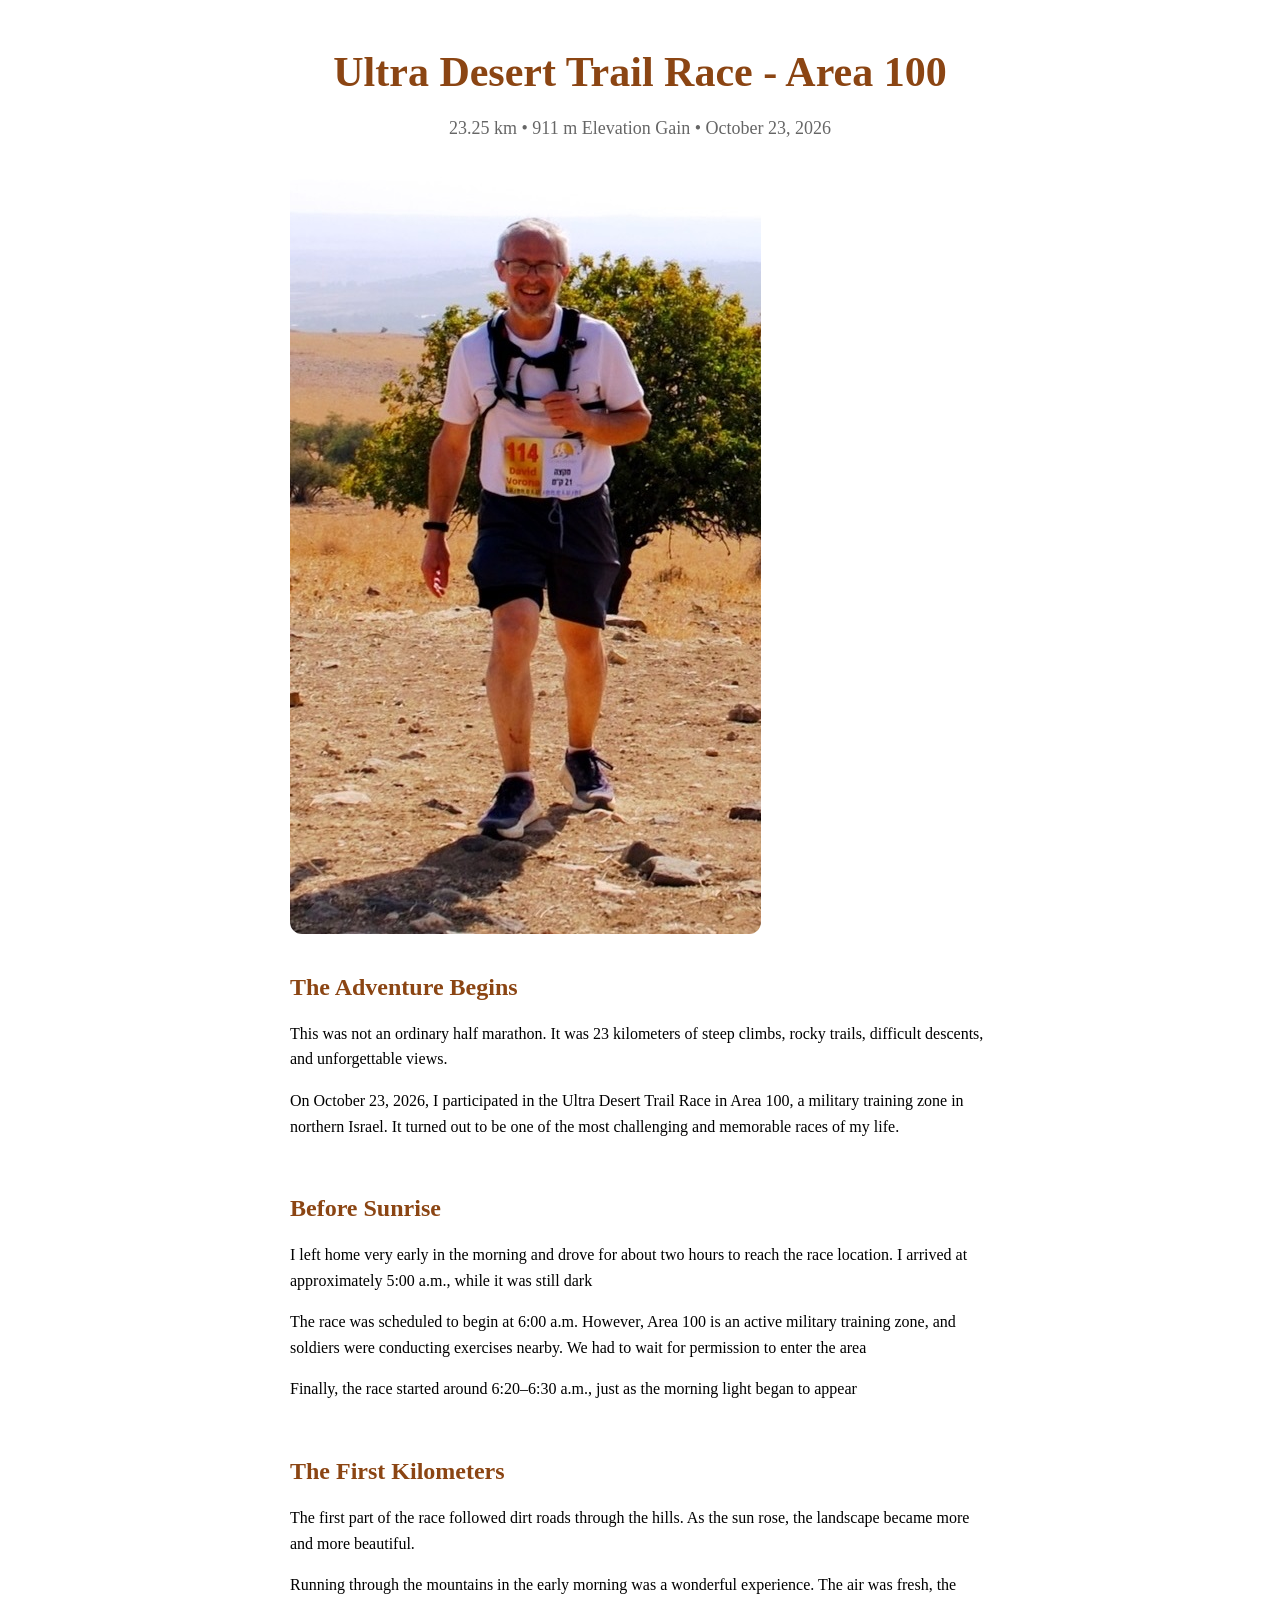
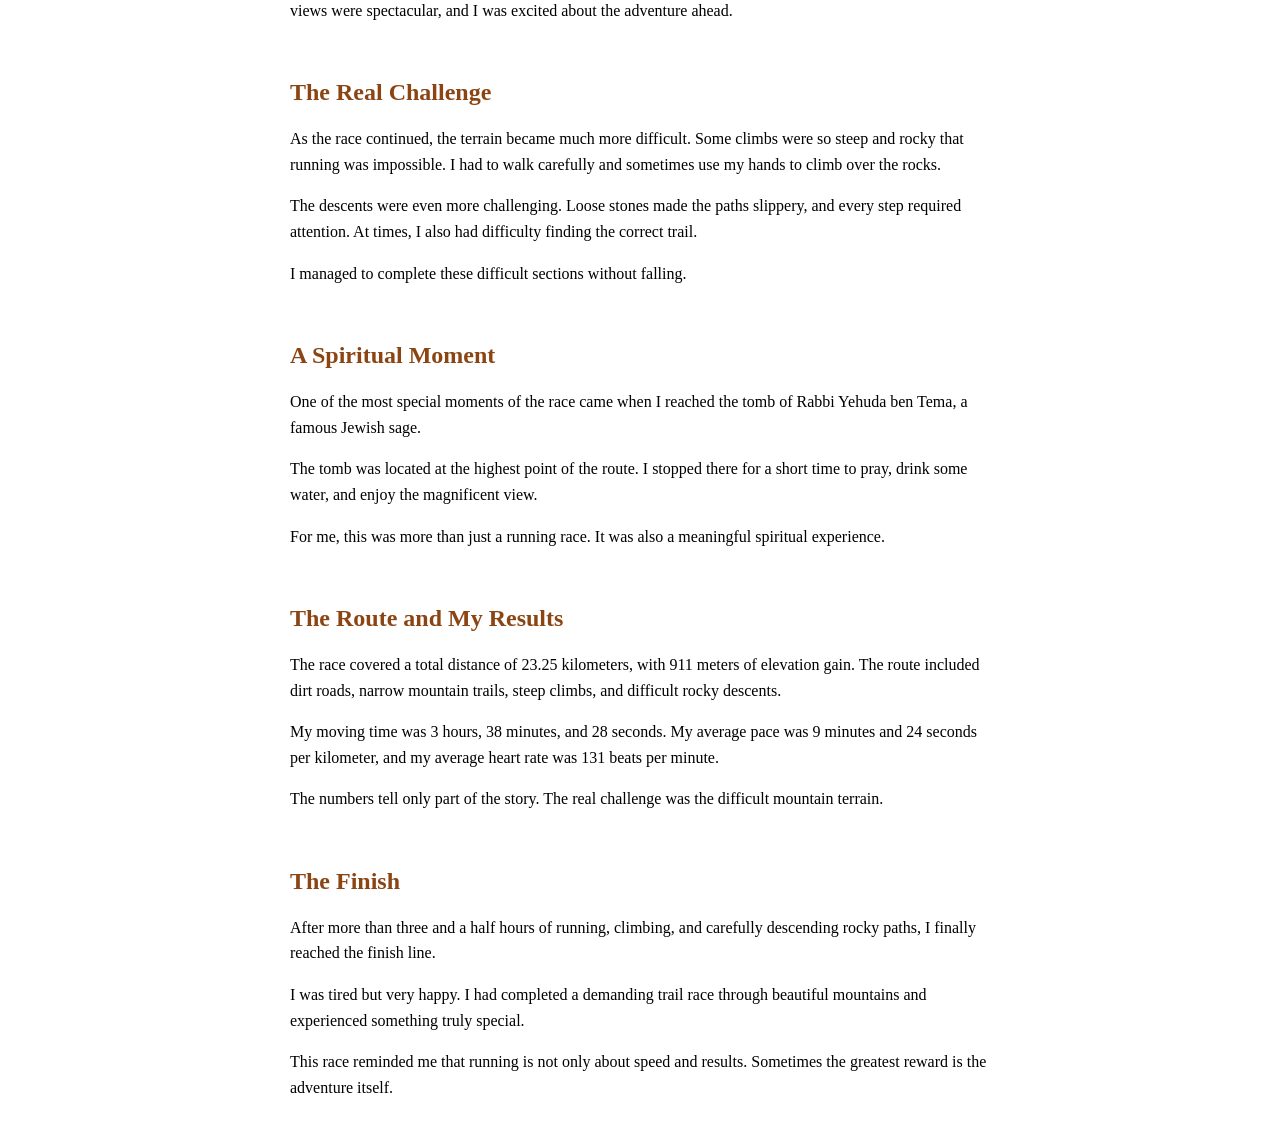
==== index.html @ c1d18655 "Add files via upload" ====
<!DOCTYPE html>
<html lang="en">
<head>
    <meta charset="UTF-8">
    <meta name="viewport" content="width=device-width, initial-scale=1.0">
    <title>Ultra Desert Trail Race - Area 100</title>
    <link rel="stylesheet" href="styles.css">
</head>
<body>
    <!--Общий заголовок--> 
    <h1>Ultra Desert Trail Race - Area 100</h1>
        <p class="subtitle">23.25 km • 911 m Elevation Gain • October 23, 2026</p>
        <img src="media/runner-cropped.jpg" alt="Runner in area 100">
    
        <!--chapter1-->
        <h2>The Adventure Begins</h2>
            <p>This was not an ordinary half marathon. It was 23 kilometers of steep climbs, rocky trails, difficult descents, and unforgettable views.</p>
            <p>On October 23, 2026, I participated in the Ultra Desert Trail Race in Area 100, a military training zone in northern Israel. It turned out to be one of the most challenging and memorable races of my life.</p>
           <img>
        
        <!--chapter2-->
        <h2>Before Sunrise</h2>
            <p>I left home very early in the morning and drove for about two hours to reach the race location. I arrived at approximately 5:00 a.m., while it was still dark</p>
            <p>The race was scheduled to begin at 6:00 a.m. However, Area 100 is an active military training zone, and soldiers were conducting exercises nearby. We had to wait for permission to enter the area</p>
            <p>Finally, the race started around 6:20–6:30 a.m., just as the morning light began to appear</p>
           <img>
        
        <!--chapter3-->
        <h2>The First Kilometers</h2>
            <p>The first part of the race followed dirt roads through the hills. As the sun rose, the landscape became more and more beautiful.</p>
            <p>Running through the mountains in the early morning was a wonderful experience. The air was fresh, the views were spectacular, and I was excited about the adventure ahead.</p>
           <img>
        
        <!--chapter4-->
        <h2>The Real Challenge</h2>
            <p>As the race continued, the terrain became much more difficult. Some climbs were so steep and rocky that running was impossible. I had to walk carefully and sometimes use my hands to climb over the rocks.</p>
            
            <p>The descents were even more challenging. Loose stones made the paths slippery, and every step required attention. At times, I also had difficulty finding the correct trail.</p>

            <p>I managed to complete these difficult sections without falling.</p>
           <img>
        
        <!--chapter5--> 
        <h2>A Spiritual Moment</h2>
            <p>One of the most special moments of the race came when I reached the tomb of Rabbi Yehuda ben Tema, a famous Jewish sage.</p>
            
            <p>The tomb was located at the highest point of the route. I stopped there for a short time to pray, drink some water, and enjoy the magnificent view.</p>

            <p>For me, this was more than just a running race. It was also a meaningful spiritual experience.</p>
           <img>
        
        <!--chapter6-->
        <h2>The Route and My Results</h2>
            <p>The race covered a total distance of 23.25 kilometers, with 911 meters of elevation gain. The route included dirt roads, narrow mountain trails, steep climbs, and difficult rocky descents.</p>

            <p>My moving time was 3 hours, 38 minutes, and 28 seconds. My average pace was 9 minutes and 24 seconds per kilometer, and my average heart rate was 131 beats per minute.</p>

            <p>The numbers tell only part of the story. The real challenge was the difficult mountain terrain.</p>
           <img>
        
        <!--chapter7-->
        <h2>The Finish</h2>
            <p>After more than three and a half hours of running, climbing, and carefully descending rocky paths, I finally reached the finish line.</p>

            <p>I was tired but very happy. I had completed a demanding trail race through beautiful mountains and experienced something truly special.</p>

            <p> This race reminded me that running is not only about speed and results. Sometimes the greatest reward is the adventure itself.</p>
           <img>
        
</body>
</html>
---- styles.css ----
p{
    max-width: 700px;
    line-height: 1.6;
}
body{
    max-width: 700px;
    margin: 0 auto;
    padding: 20px;
} 
img{
    max-width: 100%;
    height: auto;
    border-radius: 12px;
    display: block;
    margin-top: 0;
}
h2{
    margin-top: 40px;
    color: #8b4513;
}
h1 {
    text-align: center;
    font-size: 42px;
    color: #8B4513;
    margin-bottom: 15px;
}
.subtitle {
    text-align: center;
    max-width: none;
    font-size: 18px;
    color: #666;
    margin-bottom: 10px;
}
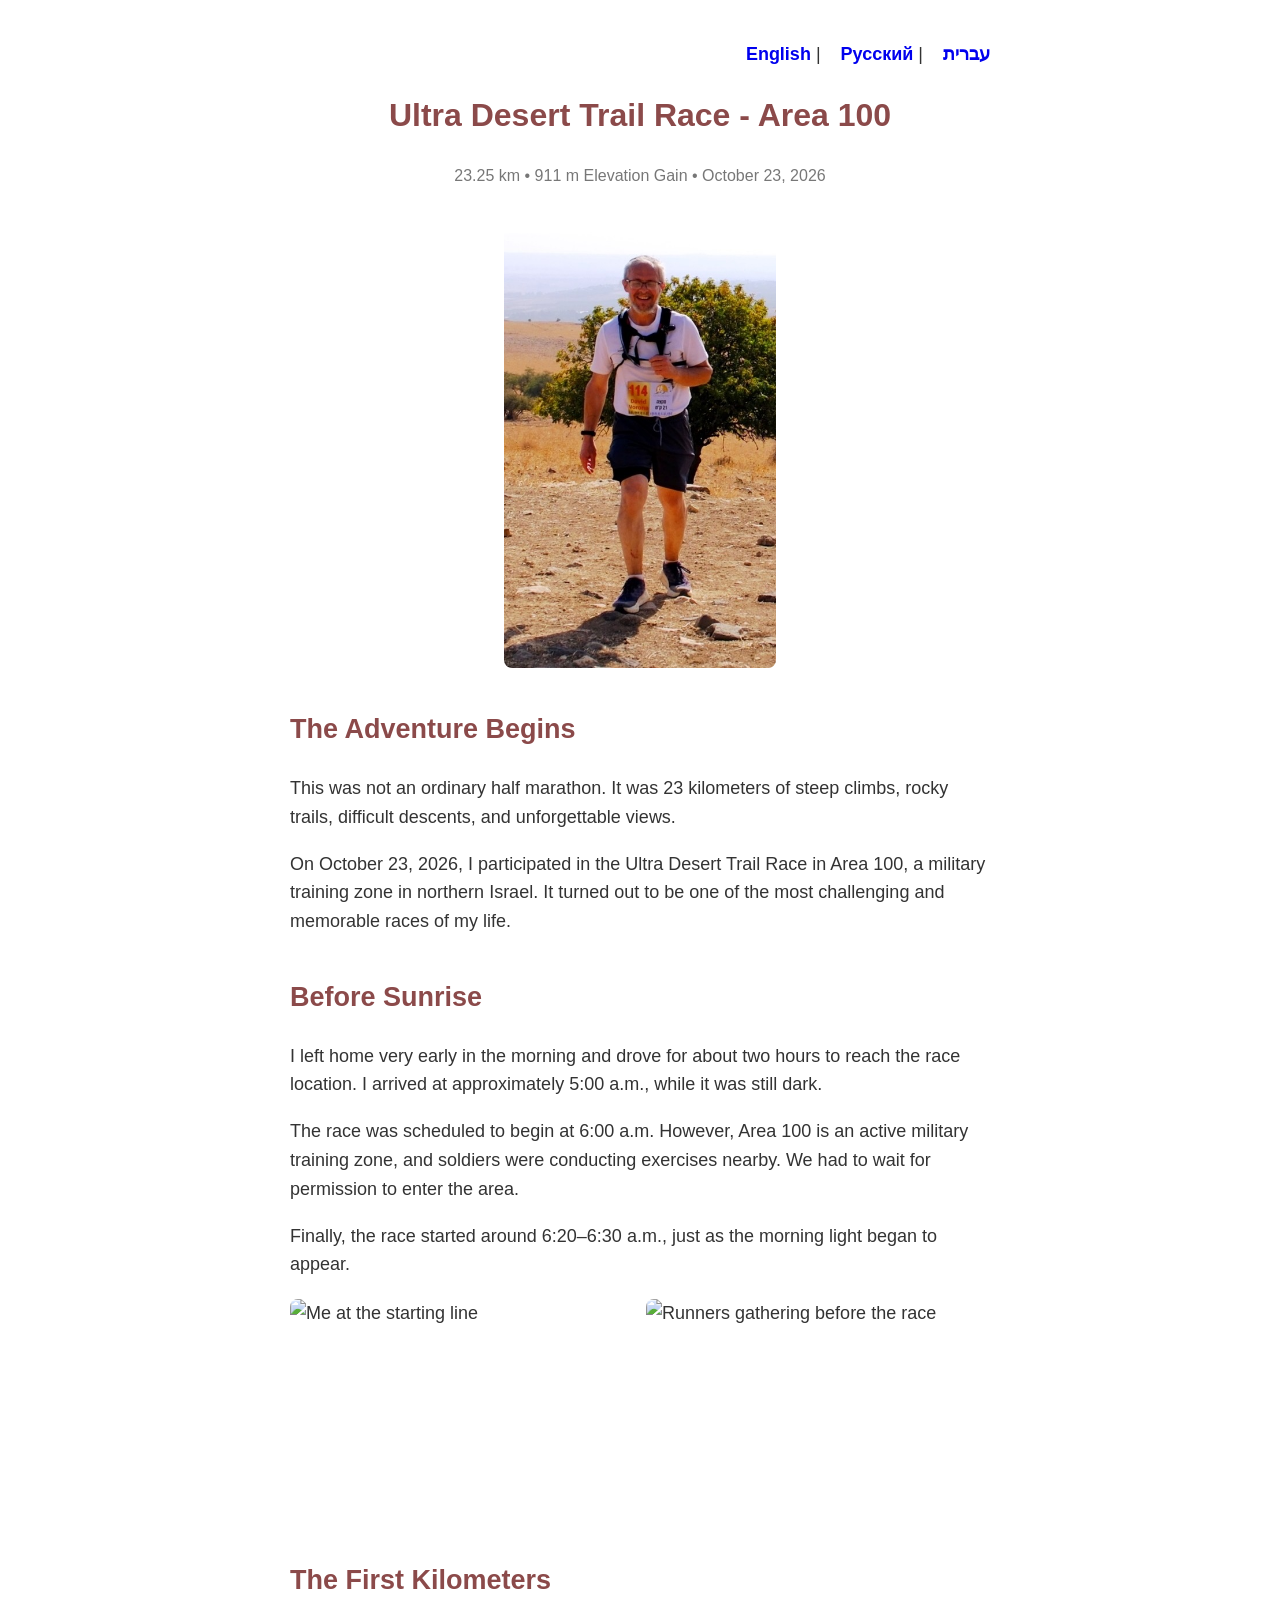
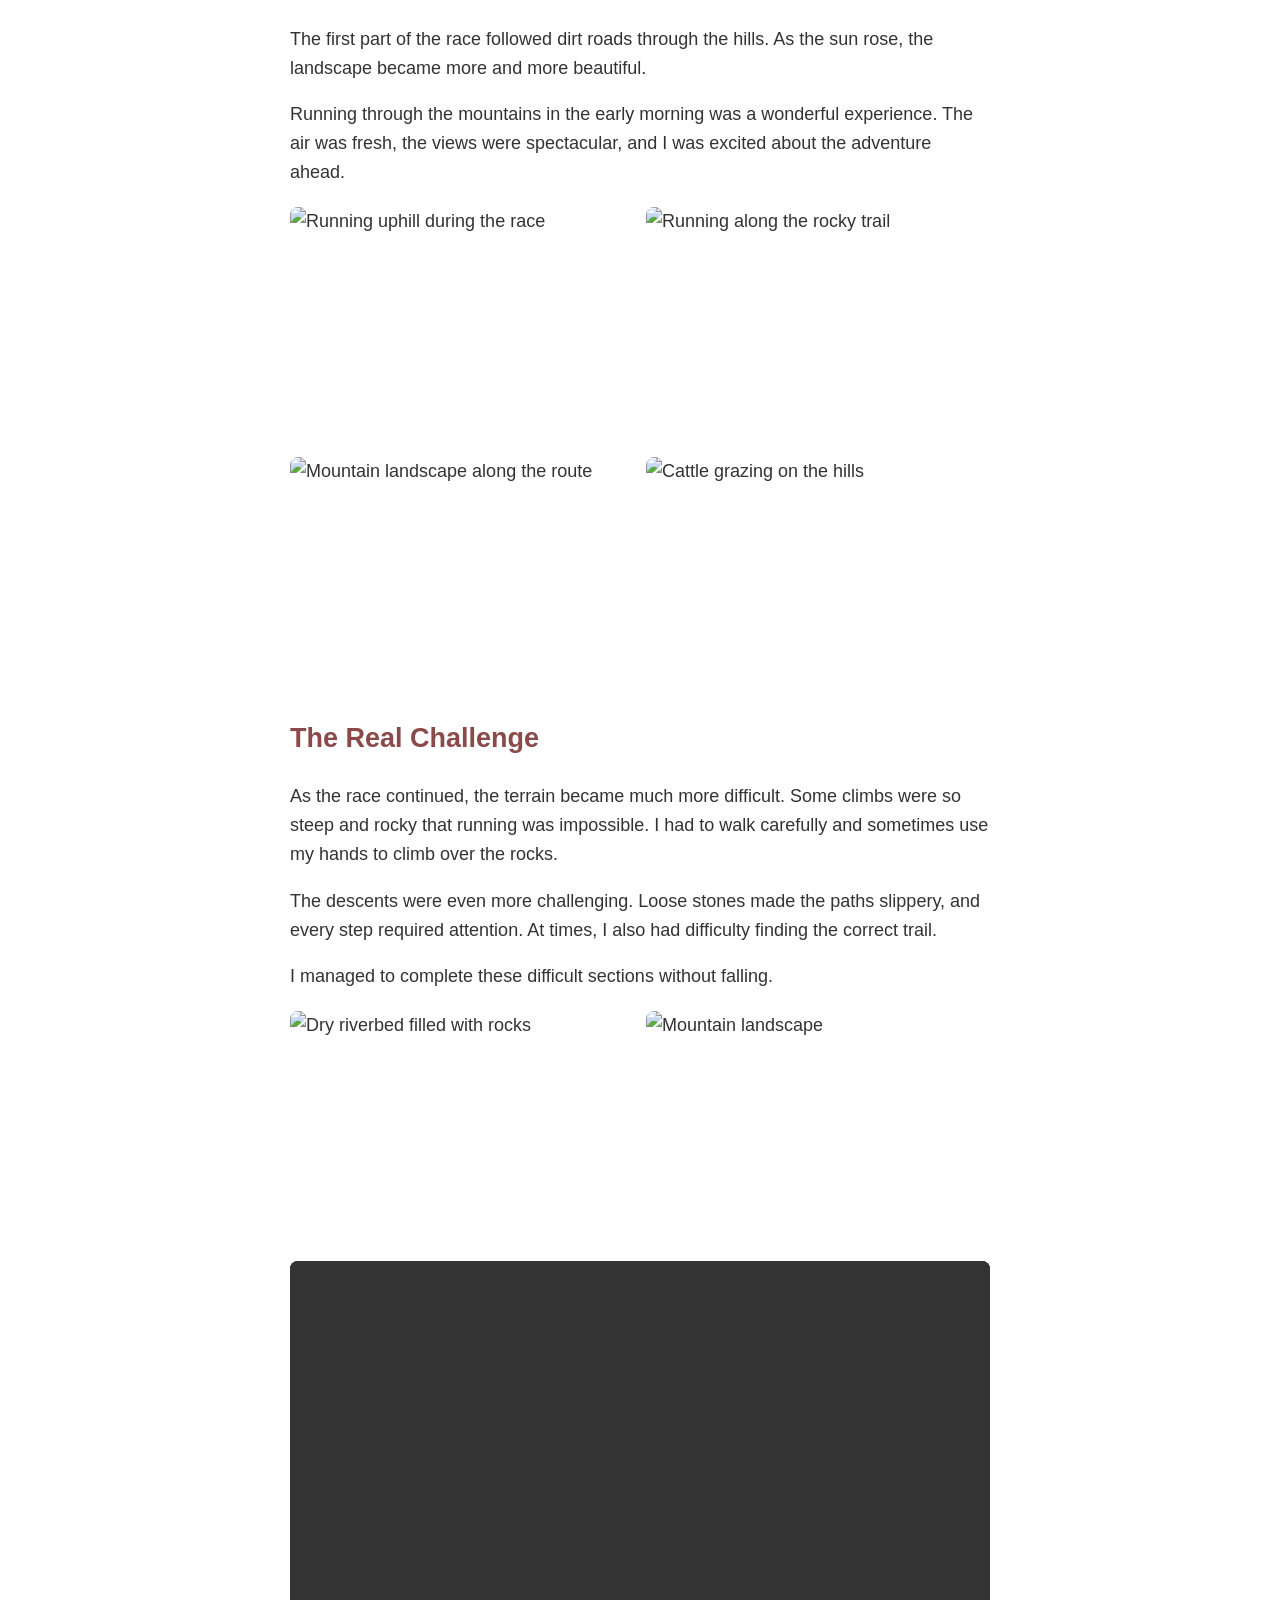
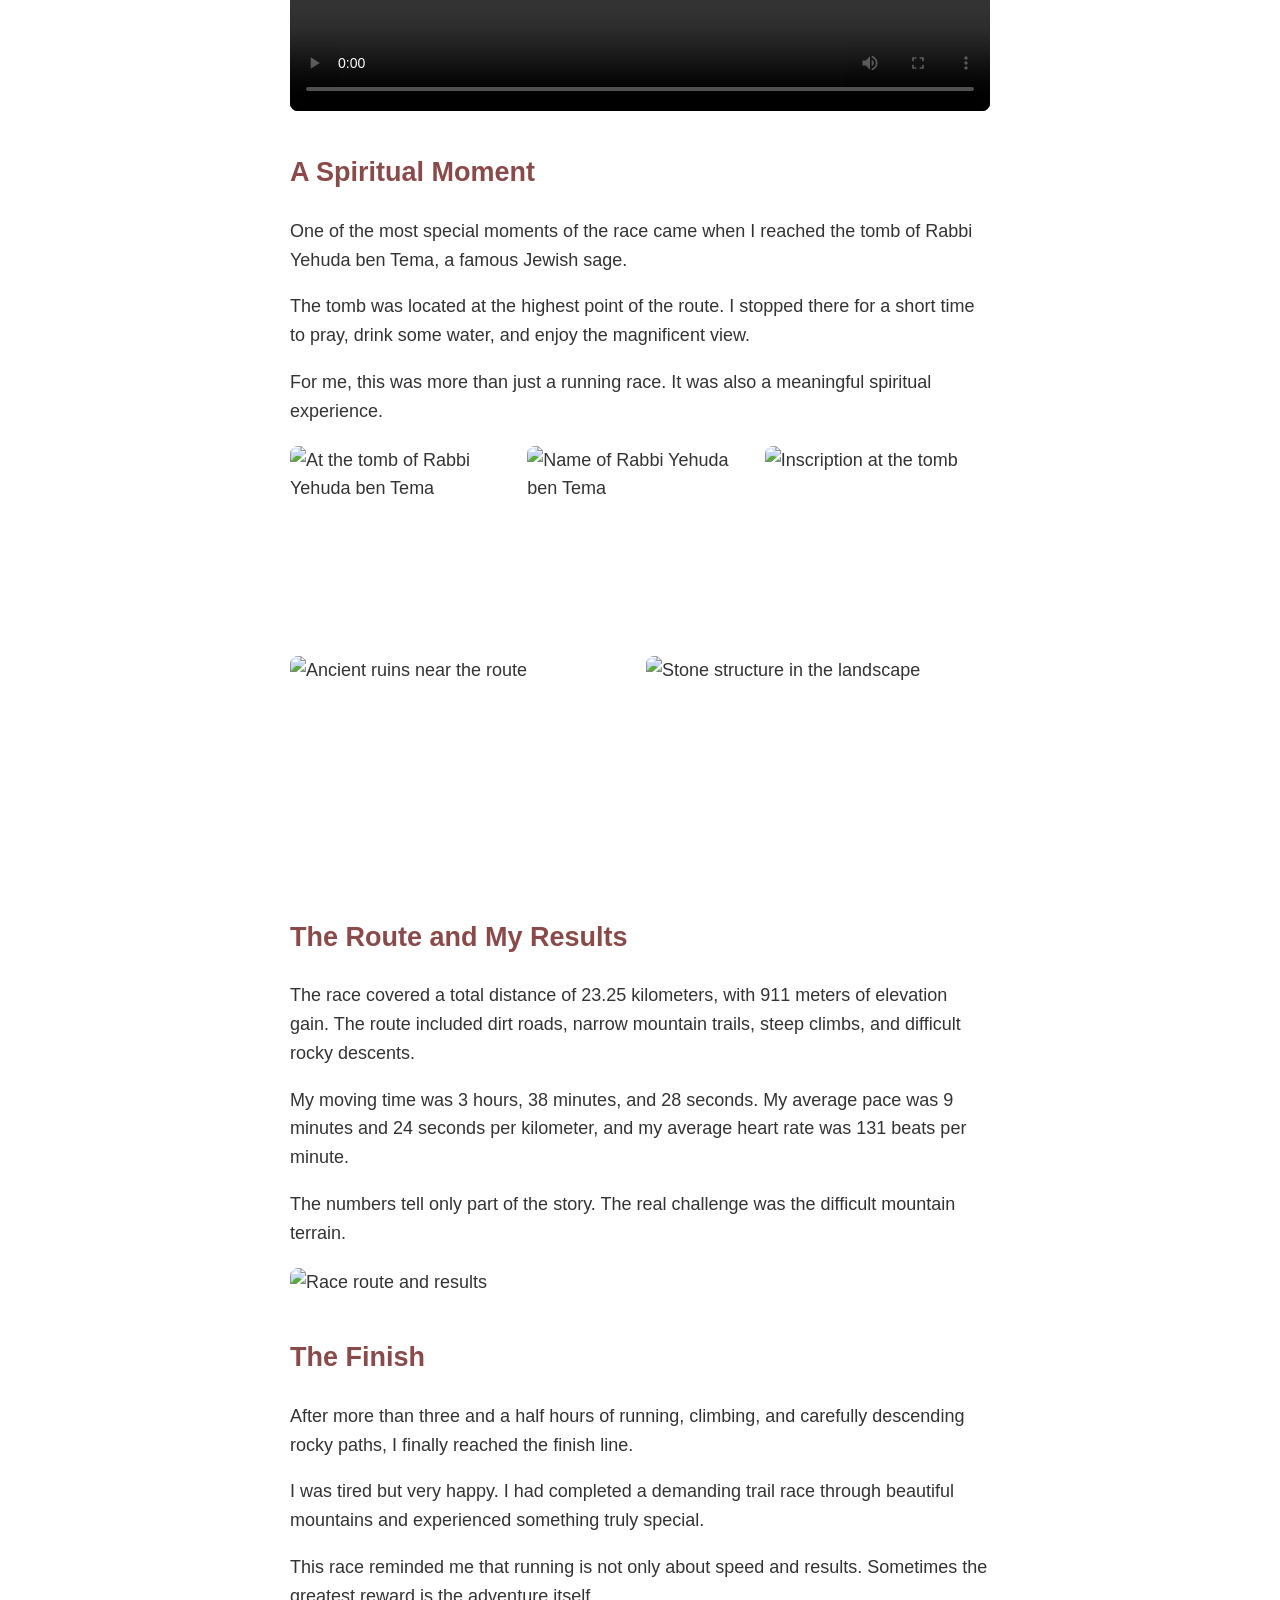
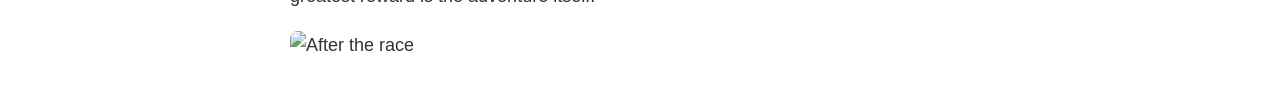
==== commit be3e4b19: "Update website in three languages" ====
--- a/index.html
+++ b/index.html
@@ -1,4 +1,3 @@
-
 <!DOCTYPE html>
 <html lang="en">
 <head>
@@ -7,66 +6,209 @@
     <title>Ultra Desert Trail Race - Area 100</title>
     <link rel="stylesheet" href="styles.css">
 </head>
+
 <body>
-    <!--Общий заголовок--> 
+
+    <nav>
+        <a href="index.html">English</a> |
+        <a href="ru.html">Русский</a> |
+        <a href="he.html">עברית</a>
+    </nav>
+
     <h1>Ultra Desert Trail Race - Area 100</h1>
-        <p class="subtitle">23.25 km • 911 m Elevation Gain • October 23, 2026</p>
-        <img src="media/runner-cropped.jpg" alt="Runner in area 100">
-    
-        <!--chapter1-->
-        <h2>The Adventure Begins</h2>
-            <p>This was not an ordinary half marathon. It was 23 kilometers of steep climbs, rocky trails, difficult descents, and unforgettable views.</p>
-            <p>On October 23, 2026, I participated in the Ultra Desert Trail Race in Area 100, a military training zone in northern Israel. It turned out to be one of the most challenging and memorable races of my life.</p>
-           <img>
-        
-        <!--chapter2-->
-        <h2>Before Sunrise</h2>
-            <p>I left home very early in the morning and drove for about two hours to reach the race location. I arrived at approximately 5:00 a.m., while it was still dark</p>
-            <p>The race was scheduled to begin at 6:00 a.m. However, Area 100 is an active military training zone, and soldiers were conducting exercises nearby. We had to wait for permission to enter the area</p>
-            <p>Finally, the race started around 6:20–6:30 a.m., just as the morning light began to appear</p>
-           <img>
-        
-        <!--chapter3-->
-        <h2>The First Kilometers</h2>
-            <p>The first part of the race followed dirt roads through the hills. As the sun rose, the landscape became more and more beautiful.</p>
-            <p>Running through the mountains in the early morning was a wonderful experience. The air was fresh, the views were spectacular, and I was excited about the adventure ahead.</p>
-           <img>
-        
-        <!--chapter4-->
-        <h2>The Real Challenge</h2>
-            <p>As the race continued, the terrain became much more difficult. Some climbs were so steep and rocky that running was impossible. I had to walk carefully and sometimes use my hands to climb over the rocks.</p>
-            
-            <p>The descents were even more challenging. Loose stones made the paths slippery, and every step required attention. At times, I also had difficulty finding the correct trail.</p>
-
-            <p>I managed to complete these difficult sections without falling.</p>
-           <img>
-        
-        <!--chapter5--> 
-        <h2>A Spiritual Moment</h2>
-            <p>One of the most special moments of the race came when I reached the tomb of Rabbi Yehuda ben Tema, a famous Jewish sage.</p>
-            
-            <p>The tomb was located at the highest point of the route. I stopped there for a short time to pray, drink some water, and enjoy the magnificent view.</p>
-
-            <p>For me, this was more than just a running race. It was also a meaningful spiritual experience.</p>
-           <img>
-        
-        <!--chapter6-->
-        <h2>The Route and My Results</h2>
-            <p>The race covered a total distance of 23.25 kilometers, with 911 meters of elevation gain. The route included dirt roads, narrow mountain trails, steep climbs, and difficult rocky descents.</p>
-
-            <p>My moving time was 3 hours, 38 minutes, and 28 seconds. My average pace was 9 minutes and 24 seconds per kilometer, and my average heart rate was 131 beats per minute.</p>
-
-            <p>The numbers tell only part of the story. The real challenge was the difficult mountain terrain.</p>
-           <img>
-        
-        <!--chapter7-->
-        <h2>The Finish</h2>
-            <p>After more than three and a half hours of running, climbing, and carefully descending rocky paths, I finally reached the finish line.</p>
-
-            <p>I was tired but very happy. I had completed a demanding trail race through beautiful mountains and experienced something truly special.</p>
-
-            <p> This race reminded me that running is not only about speed and results. Sometimes the greatest reward is the adventure itself.</p>
-           <img>
-        
+
+    <p class="subtitle">
+        23.25 km • 911 m Elevation Gain • October 23, 2026
+    </p>
+
+    <img class="main-photo zoomable"
+         src="media/runner-cropped.jpg"
+         alt="Runner in Area 100">
+
+    <!-- Chapter 1 -->
+
+    <h2>The Adventure Begins</h2>
+
+    <p>This was not an ordinary half marathon. It was 23 kilometers of steep climbs, rocky trails, difficult descents, and unforgettable views.</p>
+
+    <p>On October 23, 2026, I participated in the Ultra Desert Trail Race in Area 100, a military training zone in northern Israel. It turned out to be one of the most challenging and memorable races of my life.</p>
+
+    <!-- Chapter 2 -->
+
+    <h2>Before Sunrise</h2>
+
+    <p>I left home very early in the morning and drove for about two hours to reach the race location. I arrived at approximately 5:00 a.m., while it was still dark.</p>
+
+    <p>The race was scheduled to begin at 6:00 a.m. However, Area 100 is an active military training zone, and soldiers were conducting exercises nearby. We had to wait for permission to enter the area.</p>
+
+    <p>Finally, the race started around 6:20–6:30 a.m., just as the morning light began to appear.</p>
+
+    <div class="photo-grid two-photos">
+        <img class="zoomable"
+             src="media/IMG_6211_result.jpg"
+             alt="Me at the starting line">
+
+        <img class="zoomable"
+             src="media/start-all.jpg"
+             alt="Runners gathering before the race">
+    </div>
+
+    <!-- Chapter 3 -->
+
+    <h2>The First Kilometers</h2>
+
+    <p>The first part of the race followed dirt roads through the hills. As the sun rose, the landscape became more and more beautiful.</p>
+
+    <p>Running through the mountains in the early morning was a wonderful experience. The air was fresh, the views were spectacular, and I was excited about the adventure ahead.</p>
+
+    <div class="photo-grid two-photos">
+        <img class="zoomable"
+             src="media/running-front.jpg"
+             alt="Running uphill during the race">
+
+        <img class="zoomable"
+             src="media/running-back.jpg"
+             alt="Running along the rocky trail">
+    </div>
+
+    <div class="photo-grid two-photos">
+        <img class="zoomable"
+             src="media/mountain-view.jpg"
+             alt="Mountain landscape along the route">
+
+        <img class="zoomable"
+             src="media/cows.jpg"
+             alt="Cattle grazing on the hills">
+    </div>
+
+    <!-- Chapter 4 -->
+
+    <h2>The Real Challenge</h2>
+
+    <p>As the race continued, the terrain became much more difficult. Some climbs were so steep and rocky that running was impossible. I had to walk carefully and sometimes use my hands to climb over the rocks.</p>
+
+    <p>The descents were even more challenging. Loose stones made the paths slippery, and every step required attention. At times, I also had difficulty finding the correct trail.</p>
+
+    <p>I managed to complete these difficult sections without falling.</p>
+
+    <div class="photo-grid two-photos">
+        <img class="zoomable"
+             src="media/rocky-trail.jpg"
+             alt="Dry riverbed filled with rocks">
+
+        <img class="zoomable"
+             src="media/IMG_6213_result.jpg"
+             alt="Mountain landscape">
+    </div>
+
+    <video class="race-video" controls playsinline preload="metadata">
+        <source src="media/Img 6232-web.mp4" type="video/mp4">
+        Your browser does not support video playback.
+    </video>
+
+    <!-- Chapter 5 -->
+
+    <h2>A Spiritual Moment</h2>
+
+    <p>One of the most special moments of the race came when I reached the tomb of Rabbi Yehuda ben Tema, a famous Jewish sage.</p>
+
+    <p>The tomb was located at the highest point of the route. I stopped there for a short time to pray, drink some water, and enjoy the magnificent view.</p>
+
+    <p>For me, this was more than just a running race. It was also a meaningful spiritual experience.</p>
+
+    <div class="photo-grid three-photos">
+        <img class="zoomable"
+             src="media/IMG_6230_result.jpg"
+             alt="At the tomb of Rabbi Yehuda ben Tema">
+
+        <img class="zoomable"
+             src="media/tomb-name.jpg"
+             alt="Name of Rabbi Yehuda ben Tema">
+
+        <img class="zoomable"
+             src="media/tomb-inscription.jpg"
+             alt="Inscription at the tomb">
+    </div>
+
+    <div class="photo-grid two-photos">
+        <img class="zoomable"
+             src="media/ancient-ruins.jpg"
+             alt="Ancient ruins near the route">
+
+        <img class="zoomable"
+             src="media/stone-site.jpg"
+             alt="Stone structure in the landscape">
+    </div>
+
+    <!-- Chapter 6 -->
+
+    <h2>The Route and My Results</h2>
+
+    <p>The race covered a total distance of 23.25 kilometers, with 911 meters of elevation gain. The route included dirt roads, narrow mountain trails, steep climbs, and difficult rocky descents.</p>
+
+    <p>My moving time was 3 hours, 38 minutes, and 28 seconds. My average pace was 9 minutes and 24 seconds per kilometer, and my average heart rate was 131 beats per minute.</p>
+
+    <p>The numbers tell only part of the story. The real challenge was the difficult mountain terrain.</p>
+
+    <img class="chapter-photo zoomable"
+         src="media/IMG_2606_result.jpg"
+         alt="Race route and results">
+
+    <!-- Chapter 7 -->
+
+    <h2>The Finish</h2>
+
+    <p>After more than three and a half hours of running, climbing, and carefully descending rocky paths, I finally reached the finish line.</p>
+
+    <p>I was tired but very happy. I had completed a demanding trail race through beautiful mountains and experienced something truly special.</p>
+
+    <p>This race reminded me that running is not only about speed and results. Sometimes the greatest reward is the adventure itself.</p>
+
+    <img class="chapter-photo zoomable"
+         src="media/IMG_2605_result.jpg"
+         alt="After the race">
+
+    <!-- Enlarged photo window -->
+
+    <div id="photo-overlay" aria-hidden="true">
+        <button id="close-photo" type="button" aria-label="Close photo">×</button>
+        <img id="enlarged-photo" alt="">
+    </div>
+
+    <script>
+        const overlay = document.getElementById("photo-overlay");
+        const enlargedPhoto = document.getElementById("enlarged-photo");
+        const closeButton = document.getElementById("close-photo");
+
+        document.querySelectorAll(".zoomable").forEach(function(photo) {
+            photo.addEventListener("click", function() {
+                enlargedPhoto.src = photo.src;
+                enlargedPhoto.alt = photo.alt;
+                overlay.classList.add("open");
+                overlay.setAttribute("aria-hidden", "false");
+            });
+        });
+
+        function closePhoto() {
+            overlay.classList.remove("open");
+            overlay.setAttribute("aria-hidden", "true");
+            enlargedPhoto.removeAttribute("src");
+        }
+
+        closeButton.addEventListener("click", closePhoto);
+
+        overlay.addEventListener("click", function(event) {
+            if (event.target === overlay || event.target === enlargedPhoto) {
+                closePhoto();
+            }
+        });
+
+        document.addEventListener("keydown", function(event) {
+            if (event.key === "Escape") {
+                closePhoto();
+            }
+        });
+    </script>
+
 </body>
 </html>
--- a/styles.css
+++ b/styles.css
@@ -1,33 +1,196 @@
-p{
+/* Main page layout */
+
+body {
     max-width: 700px;
+    margin: 40px auto;
+    padding: 0 20px;
+    font-family: Arial, sans-serif;
+    font-size: 18px;
     line-height: 1.6;
+    color: #333;
 }
-body{
-    max-width: 700px;
-    margin: 0 auto;
-    padding: 20px;
-} 
-img{
-    max-width: 100%;
-    height: auto;
-    border-radius: 12px;
-    display: block;
-    margin-top: 0;
-}
-h2{
-    margin-top: 40px;
-    color: #8b4513;
-}
+
+/* Main title */
+
 h1 {
     text-align: center;
-    font-size: 42px;
-    color: #8B4513;
-    margin-bottom: 15px;
+    color: #8b4a4a;
+    font-size: 32px;
 }
+
+/* Subtitle */
+
 .subtitle {
     text-align: center;
-    max-width: none;
-    font-size: 18px;
-    color: #666;
-    margin-bottom: 10px;
+    color: #777;
+    font-size: 16px;
+    margin-bottom: 30px;
 }
+
+/* Chapter titles */
+
+h2 {
+    color: #8b4a4a;
+    margin-top: 40px;
+}
+
+/* Main photo */
+
+.main-photo {
+    display: block;
+    max-width: 100%;
+    max-height: 450px;
+    width: auto;
+    height: auto;
+    margin: 30px auto;
+    border-radius: 8px;
+}
+
+/* Photo galleries */
+
+.photo-grid {
+    display: grid;
+    gap: 12px;
+    margin: 20px 0 30px;
+}
+
+.two-photos {
+    grid-template-columns: repeat(2, minmax(0, 1fr));
+}
+
+.three-photos {
+    grid-template-columns: repeat(3, minmax(0, 1fr));
+}
+
+.photo-grid img {
+    display: block;
+    width: 100%;
+    height: 220px;
+    object-fit: cover;
+    border-radius: 8px;
+}
+
+.three-photos img {
+    height: 180px;
+}
+
+/* Single chapter photos */
+
+.chapter-photo {
+    display: block;
+    width: auto;
+    max-width: 100%;
+    max-height: 450px;
+    height: auto;
+    object-fit: contain;
+    margin: 20px auto 30px;
+    border-radius: 8px;
+}
+
+/* Clickable photos */
+
+.zoomable {
+    cursor: zoom-in;
+}
+
+/* Video */
+
+.race-video {
+    display: block;
+    width: auto;
+    max-width: 100%;
+    height: 450px;
+    margin: 20px auto 30px;
+    border-radius: 8px;
+    background: #000;
+}
+
+/* Language navigation */
+
+nav {
+    text-align: right;
+    margin-bottom: 20px;
+}
+
+nav a {
+    margin-left: 15px;
+    text-decoration: none;
+    font-weight: bold;
+}
+
+/* Hebrew page */
+
+html[lang="he"] body {
+    margin-left: auto;
+    margin-right: auto;
+}
+
+/* Enlarged photo overlay */
+
+#photo-overlay {
+    display: none;
+    position: fixed;
+    inset: 0;
+    background: rgba(0, 0, 0, 0.92);
+    z-index: 1000;
+    align-items: center;
+    justify-content: center;
+    padding: 20px;
+    box-sizing: border-box;
+}
+
+#photo-overlay.open {
+    display: flex;
+}
+
+#enlarged-photo {
+    display: block;
+    max-width: 100%;
+    max-height: 90vh;
+    width: auto;
+    height: auto;
+    object-fit: contain;
+    cursor: zoom-out;
+}
+
+#close-photo {
+    position: absolute;
+    top: 10px;
+    right: 20px;
+    border: none;
+    background: transparent;
+    color: white;
+    font-size: 42px;
+    cursor: pointer;
+}
+
+/* Mobile phones */
+
+@media (max-width: 480px) {
+
+    body {
+        margin: 20px auto;
+        padding: 0 12px;
+        font-size: 16px;
+    }
+
+    h1 {
+        font-size: 26px;
+    }
+
+    .photo-grid {
+        gap: 8px;
+    }
+
+    .photo-grid img {
+        height: 150px;
+    }
+
+    .three-photos img {
+        height: 110px;
+    }
+
+    .race-video {
+        height: 380px;
+    }
+}
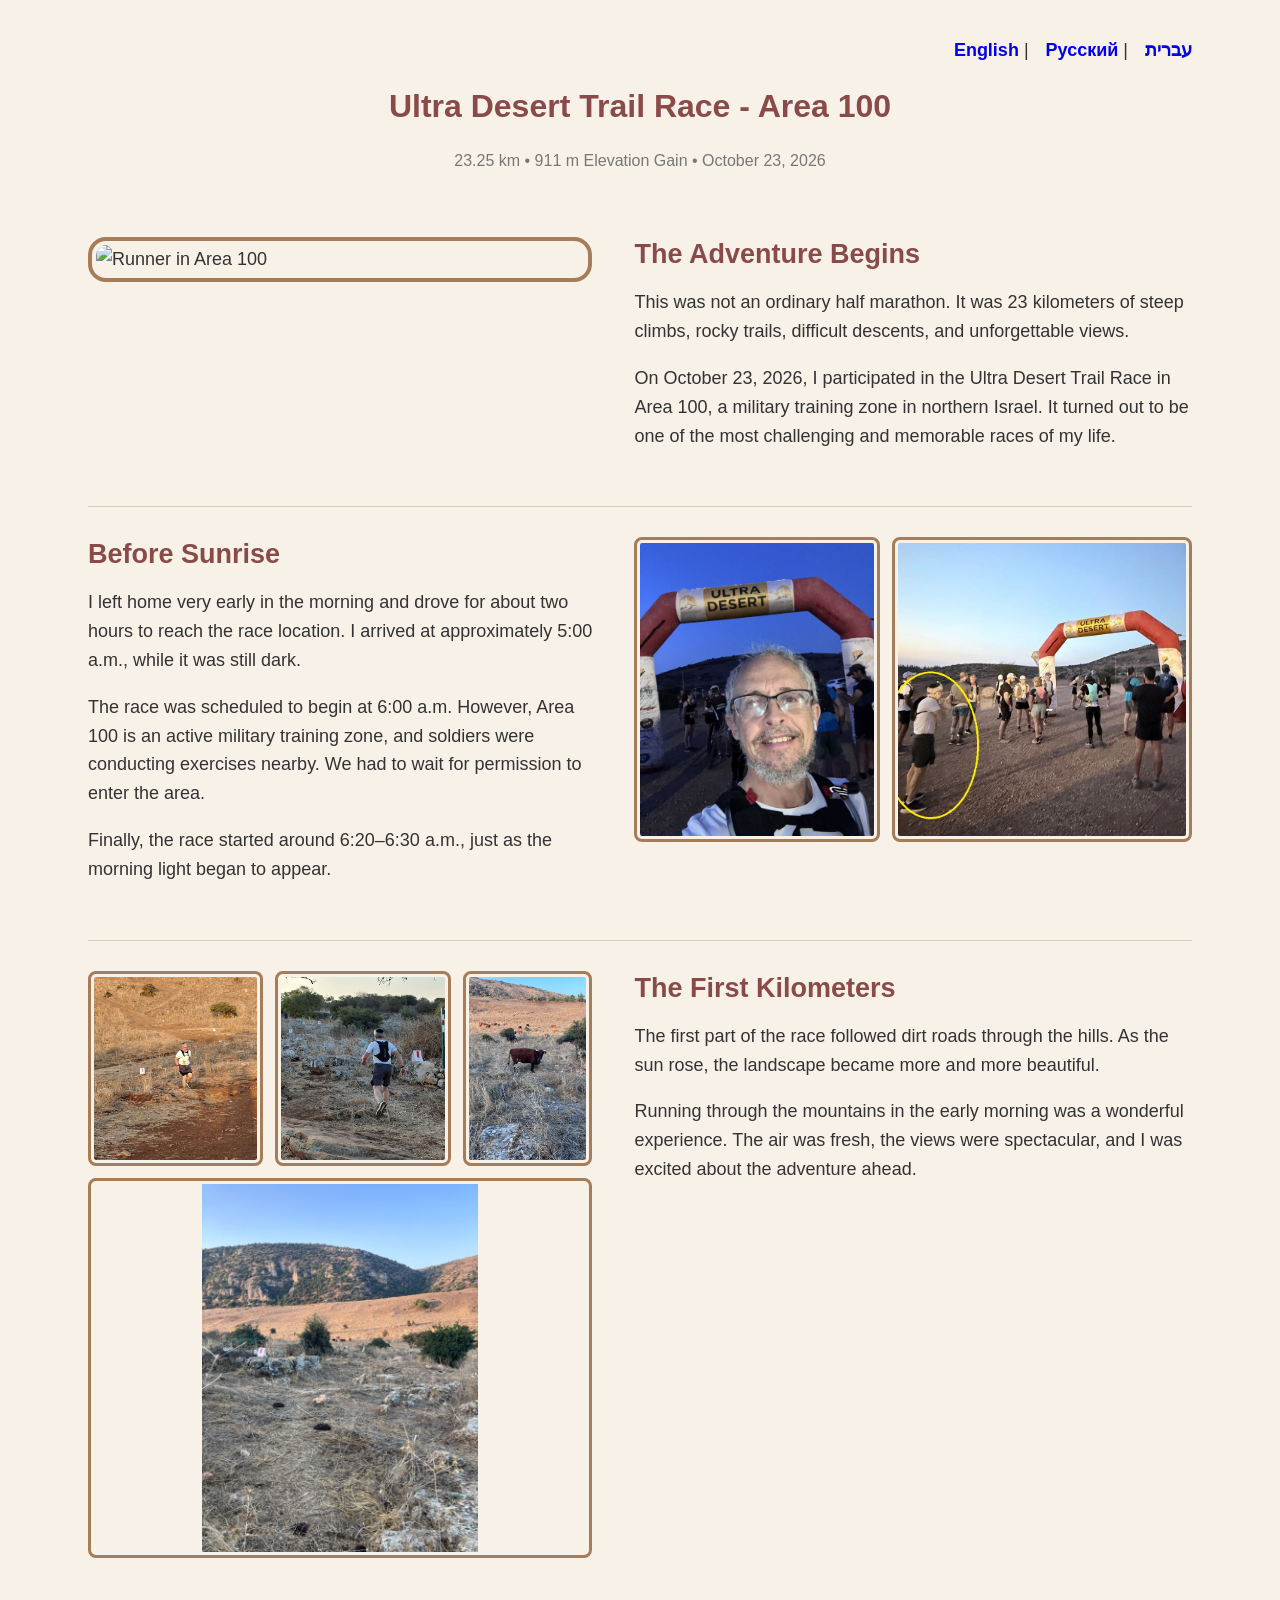
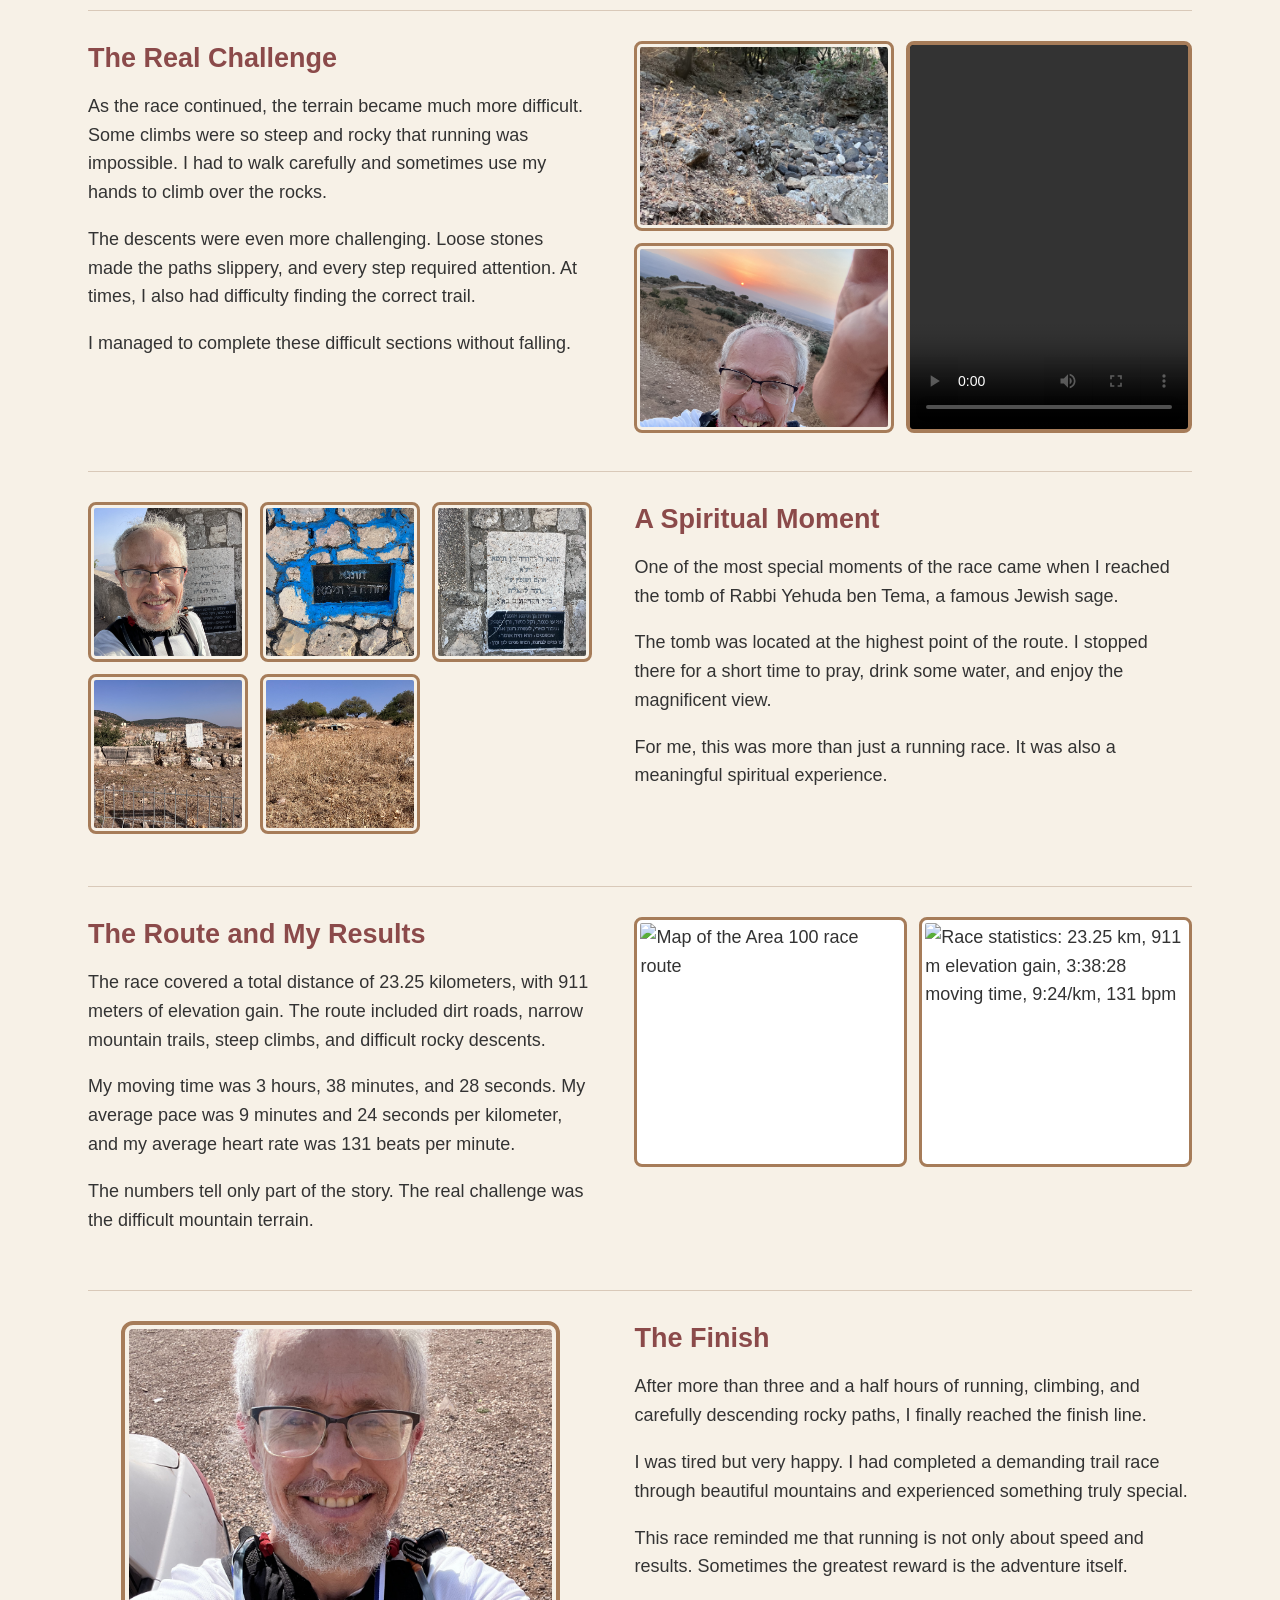
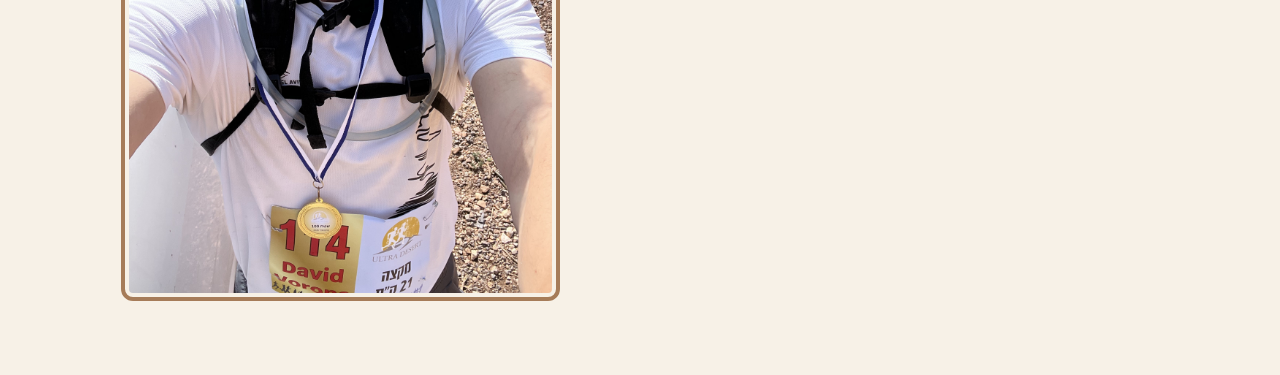
==== commit 773b0932: "Add files via upload" ====
--- a/index.html
+++ b/index.html
@@ -1,214 +1,168 @@
-<!DOCTYPE html>
-<html lang="en">
-<head>
-    <meta charset="UTF-8">
-    <meta name="viewport" content="width=device-width, initial-scale=1.0">
-    <title>Ultra Desert Trail Race - Area 100</title>
-    <link rel="stylesheet" href="styles.css">
-</head>
-
-<body>
-
-    <nav>
-        <a href="index.html">English</a> |
-        <a href="ru.html">Русский</a> |
-        <a href="he.html">עברית</a>
-    </nav>
-
-    <h1>Ultra Desert Trail Race - Area 100</h1>
-
-    <p class="subtitle">
-        23.25 km • 911 m Elevation Gain • October 23, 2026
-    </p>
-
-    <img class="main-photo zoomable"
-         src="media/runner-cropped.jpg"
-         alt="Runner in Area 100">
-
-    <!-- Chapter 1 -->
-
-    <h2>The Adventure Begins</h2>
-
-    <p>This was not an ordinary half marathon. It was 23 kilometers of steep climbs, rocky trails, difficult descents, and unforgettable views.</p>
-
-    <p>On October 23, 2026, I participated in the Ultra Desert Trail Race in Area 100, a military training zone in northern Israel. It turned out to be one of the most challenging and memorable races of my life.</p>
-
-    <!-- Chapter 2 -->
-
-    <h2>Before Sunrise</h2>
-
-    <p>I left home very early in the morning and drove for about two hours to reach the race location. I arrived at approximately 5:00 a.m., while it was still dark.</p>
-
-    <p>The race was scheduled to begin at 6:00 a.m. However, Area 100 is an active military training zone, and soldiers were conducting exercises nearby. We had to wait for permission to enter the area.</p>
-
-    <p>Finally, the race started around 6:20–6:30 a.m., just as the morning light began to appear.</p>
-
-    <div class="photo-grid two-photos">
-        <img class="zoomable"
-             src="media/IMG_6211_result.jpg"
-             alt="Me at the starting line">
-
-        <img class="zoomable"
-             src="media/start-all.jpg"
-             alt="Runners gathering before the race">
-    </div>
-
-    <!-- Chapter 3 -->
-
-    <h2>The First Kilometers</h2>
-
-    <p>The first part of the race followed dirt roads through the hills. As the sun rose, the landscape became more and more beautiful.</p>
-
-    <p>Running through the mountains in the early morning was a wonderful experience. The air was fresh, the views were spectacular, and I was excited about the adventure ahead.</p>
-
-    <div class="photo-grid two-photos">
-        <img class="zoomable"
-             src="media/running-front.jpg"
-             alt="Running uphill during the race">
-
-        <img class="zoomable"
-             src="media/running-back.jpg"
-             alt="Running along the rocky trail">
-    </div>
-
-    <div class="photo-grid two-photos">
-        <img class="zoomable"
-             src="media/mountain-view.jpg"
-             alt="Mountain landscape along the route">
-
-        <img class="zoomable"
-             src="media/cows.jpg"
-             alt="Cattle grazing on the hills">
-    </div>
-
-    <!-- Chapter 4 -->
-
-    <h2>The Real Challenge</h2>
-
-    <p>As the race continued, the terrain became much more difficult. Some climbs were so steep and rocky that running was impossible. I had to walk carefully and sometimes use my hands to climb over the rocks.</p>
-
-    <p>The descents were even more challenging. Loose stones made the paths slippery, and every step required attention. At times, I also had difficulty finding the correct trail.</p>
-
-    <p>I managed to complete these difficult sections without falling.</p>
-
-    <div class="photo-grid two-photos">
-        <img class="zoomable"
-             src="media/rocky-trail.jpg"
-             alt="Dry riverbed filled with rocks">
-
-        <img class="zoomable"
-             src="media/IMG_6213_result.jpg"
-             alt="Mountain landscape">
-    </div>
-
-    <video class="race-video" controls playsinline preload="metadata">
-        <source src="media/Img 6232-web.mp4" type="video/mp4">
-        Your browser does not support video playback.
-    </video>
-
-    <!-- Chapter 5 -->
-
-    <h2>A Spiritual Moment</h2>
-
-    <p>One of the most special moments of the race came when I reached the tomb of Rabbi Yehuda ben Tema, a famous Jewish sage.</p>
-
-    <p>The tomb was located at the highest point of the route. I stopped there for a short time to pray, drink some water, and enjoy the magnificent view.</p>
-
-    <p>For me, this was more than just a running race. It was also a meaningful spiritual experience.</p>
-
-    <div class="photo-grid three-photos">
-        <img class="zoomable"
-             src="media/IMG_6230_result.jpg"
-             alt="At the tomb of Rabbi Yehuda ben Tema">
-
-        <img class="zoomable"
-             src="media/tomb-name.jpg"
-             alt="Name of Rabbi Yehuda ben Tema">
-
-        <img class="zoomable"
-             src="media/tomb-inscription.jpg"
-             alt="Inscription at the tomb">
-    </div>
-
-    <div class="photo-grid two-photos">
-        <img class="zoomable"
-             src="media/ancient-ruins.jpg"
-             alt="Ancient ruins near the route">
-
-        <img class="zoomable"
-             src="media/stone-site.jpg"
-             alt="Stone structure in the landscape">
-    </div>
-
-    <!-- Chapter 6 -->
-
-    <h2>The Route and My Results</h2>
-
-    <p>The race covered a total distance of 23.25 kilometers, with 911 meters of elevation gain. The route included dirt roads, narrow mountain trails, steep climbs, and difficult rocky descents.</p>
-
-    <p>My moving time was 3 hours, 38 minutes, and 28 seconds. My average pace was 9 minutes and 24 seconds per kilometer, and my average heart rate was 131 beats per minute.</p>
-
-    <p>The numbers tell only part of the story. The real challenge was the difficult mountain terrain.</p>
-
-    <img class="chapter-photo zoomable"
-         src="media/IMG_2606_result.jpg"
-         alt="Race route and results">
-
-    <!-- Chapter 7 -->
-
-    <h2>The Finish</h2>
-
-    <p>After more than three and a half hours of running, climbing, and carefully descending rocky paths, I finally reached the finish line.</p>
-
-    <p>I was tired but very happy. I had completed a demanding trail race through beautiful mountains and experienced something truly special.</p>
-
-    <p>This race reminded me that running is not only about speed and results. Sometimes the greatest reward is the adventure itself.</p>
-
-    <img class="chapter-photo zoomable"
-         src="media/IMG_2605_result.jpg"
-         alt="After the race">
-
-    <!-- Enlarged photo window -->
-
-    <div id="photo-overlay" aria-hidden="true">
-        <button id="close-photo" type="button" aria-label="Close photo">×</button>
-        <img id="enlarged-photo" alt="">
-    </div>
-
-    <script>
-        const overlay = document.getElementById("photo-overlay");
-        const enlargedPhoto = document.getElementById("enlarged-photo");
-        const closeButton = document.getElementById("close-photo");
-
-        document.querySelectorAll(".zoomable").forEach(function(photo) {
-            photo.addEventListener("click", function() {
-                enlargedPhoto.src = photo.src;
-                enlargedPhoto.alt = photo.alt;
-                overlay.classList.add("open");
-                overlay.setAttribute("aria-hidden", "false");
-            });
-        });
-
-        function closePhoto() {
-            overlay.classList.remove("open");
-            overlay.setAttribute("aria-hidden", "true");
-            enlargedPhoto.removeAttribute("src");
-        }
-
-        closeButton.addEventListener("click", closePhoto);
-
-        overlay.addEventListener("click", function(event) {
-            if (event.target === overlay || event.target === enlargedPhoto) {
-                closePhoto();
-            }
-        });
-
-        document.addEventListener("keydown", function(event) {
-            if (event.key === "Escape") {
-                closePhoto();
-            }
-        });
-    </script>
-
-</body>
-</html>+<!DOCTYPE html>
+<html lang="en">
+<head>
+  <meta charset="UTF-8">
+  <meta name="viewport" content="width=device-width, initial-scale=1.0">
+  <title>Ultra Desert Trail Race - Area 100</title>
+  <link rel="stylesheet" href="styles.css">
+</head>
+<body>
+  <nav aria-label="Languages">
+    <a href="index.html">English</a> |
+    <a href="ru.html">Русский</a> |
+    <a href="he.html">עברית</a>
+  </nav>
+  <header class="page-header">
+    <h1>Ultra Desert Trail Race - Area 100</h1>
+    <p class="subtitle">23.25 km • 911 m Elevation Gain • October 23, 2026</p>
+  </header>
+  <main>
+    <section class="chapter">
+      <div class="chapter-media">
+        <img class="main-photo zoomable" src="media/main-new.jpg" alt="Runner in Area 100">
+      </div>
+      <div class="chapter-text">
+        <h2>The Adventure Begins</h2>
+        <p>This was not an ordinary half marathon. It was 23 kilometers of steep climbs, rocky trails, difficult descents, and unforgettable views.</p>
+        <p>On October 23, 2026, I participated in the Ultra Desert Trail Race in Area 100, a military training zone in northern Israel. It turned out to be one of the most challenging and memorable races of my life.</p>
+      </div>
+    </section>
+    <section class="chapter reverse">
+      <div class="chapter-media">
+        <div class="photo-grid sunrise-grid">
+          <img class="zoomable" src="media/IMG_6211_result.jpg" alt="Me at the starting line">
+          <img class="zoomable" src="media/start-all.jpg" alt="Runners gathering before the race">
+        </div>
+      </div>
+      <div class="chapter-text">
+        <h2>Before Sunrise</h2>
+        <p>I left home very early in the morning and drove for about two hours to reach the race location. I arrived at approximately 5:00 a.m., while it was still dark.</p>
+        <p>The race was scheduled to begin at 6:00 a.m. However, Area 100 is an active military training zone, and soldiers were conducting exercises nearby. We had to wait for permission to enter the area.</p>
+        <p>Finally, the race started around 6:20–6:30 a.m., just as the morning light began to appear.</p>
+      </div>
+    </section>
+    <section class="chapter">
+      <div class="chapter-media">
+        <div class="photo-grid first-kilometers-grid">
+          <img class="zoomable" src="media/running-front.jpg" alt="Running uphill during the race">
+          <img class="zoomable" src="media/running-back.jpg" alt="Running along the rocky trail">
+          <img class="zoomable" src="media/cows.jpg" alt="Cattle grazing on the hills">
+          <img class="zoomable landscape-photo" src="media/mountain-view.jpg" alt="Mountain landscape along the route">
+        </div>
+      </div>
+      <div class="chapter-text">
+        <h2>The First Kilometers</h2>
+        <p>The first part of the race followed dirt roads through the hills. As the sun rose, the landscape became more and more beautiful.</p>
+        <p>Running through the mountains in the early morning was a wonderful experience. The air was fresh, the views were spectacular, and I was excited about the adventure ahead.</p>
+      </div>
+    </section>
+    <section class="chapter reverse">
+      <div class="chapter-media">
+        <div class="challenge-layout">
+          <div class="challenge-stills">
+            <img class="zoomable" src="media/rocky-trail.jpg" alt="Dry riverbed filled with rocks">
+            <img class="zoomable" src="media/IMG_6213_result.jpg" alt="Mountain landscape">
+          </div>
+          <video class="race-video" controls playsinline preload="metadata">
+            <source src="media/Img 6232-web.mp4" type="video/mp4">
+            Your browser does not support video playback.
+          </video>
+        </div>
+      </div>
+      <div class="chapter-text">
+        <h2>The Real Challenge</h2>
+        <p>As the race continued, the terrain became much more difficult. Some climbs were so steep and rocky that running was impossible. I had to walk carefully and sometimes use my hands to climb over the rocks.</p>
+        <p>The descents were even more challenging. Loose stones made the paths slippery, and every step required attention. At times, I also had difficulty finding the correct trail.</p>
+        <p>I managed to complete these difficult sections without falling.</p>
+      </div>
+    </section>
+    <section class="chapter">
+      <div class="chapter-media">
+    <div class="spiritual-grid">
+        <img class="zoomable"
+             src="media/IMG_6230_result.jpg"
+             alt="At the tomb of Rabbi Yehuda ben Tema">
+
+        <img class="zoomable"
+             src="media/tomb-name.jpg"
+             alt="Name of Rabbi Yehuda ben Tema">
+
+        <img class="zoomable"
+             src="media/tomb-inscription.jpg"
+             alt="Inscription at the tomb">
+
+        <img class="zoomable"
+             src="media/ancient-ruins.jpg"
+             alt="Ancient ruins near the route">
+
+        <img class="zoomable wide"
+             src="media/stone-site.jpg"
+             alt="Stone structure in the landscape">
+    </div>
+</div>
+      </div>
+      <div class="chapter-text">
+        <h2>A Spiritual Moment</h2>
+        <p>One of the most special moments of the race came when I reached the tomb of Rabbi Yehuda ben Tema, a famous Jewish sage.</p>
+        <p>The tomb was located at the highest point of the route. I stopped there for a short time to pray, drink some water, and enjoy the magnificent view.</p>
+        <p>For me, this was more than just a running race. It was also a meaningful spiritual experience.</p>
+      </div>
+    </section>
+    <section class="chapter reverse">
+      <div class="chapter-media">
+        <div class="strava-pair">
+          <img class="zoomable" src="media/strava-map.jpg" alt="Map of the Area 100 race route">
+          <img class="zoomable" src="media/strava-results.jpg" alt="Race statistics: 23.25 km, 911 m elevation gain, 3:38:28 moving time, 9:24/km, 131 bpm">
+        </div>
+      </div>
+      <div class="chapter-text">
+        <h2>The Route and My Results</h2>
+        <p>The race covered a total distance of 23.25 kilometers, with 911 meters of elevation gain. The route included dirt roads, narrow mountain trails, steep climbs, and difficult rocky descents.</p>
+        <p>My moving time was 3 hours, 38 minutes, and 28 seconds. My average pace was 9 minutes and 24 seconds per kilometer, and my average heart rate was 131 beats per minute.</p>
+        <p>The numbers tell only part of the story. The real challenge was the difficult mountain terrain.</p>
+      </div>
+    </section>
+    <section class="chapter">
+      <div class="chapter-media">
+        <img class="chapter-photo zoomable" src="media/IMG_2605_result.jpg" alt="After the race">
+      </div>
+      <div class="chapter-text">
+        <h2>The Finish</h2>
+        <p>After more than three and a half hours of running, climbing, and carefully descending rocky paths, I finally reached the finish line.</p>
+        <p>I was tired but very happy. I had completed a demanding trail race through beautiful mountains and experienced something truly special.</p>
+        <p>This race reminded me that running is not only about speed and results. Sometimes the greatest reward is the adventure itself.</p>
+      </div>
+    </section>
+  </main>
+  <div id="photo-overlay" aria-hidden="true" role="dialog" aria-label="Enlarged photo">
+    <button id="close-photo" type="button" aria-label="Close photo">×</button>
+    <img id="enlarged-photo" alt="">
+  </div>
+  <script>
+    const overlay = document.getElementById("photo-overlay");
+    const enlargedPhoto = document.getElementById("enlarged-photo");
+    const closeButton = document.getElementById("close-photo");
+    document.querySelectorAll(".zoomable").forEach(function(photo) {
+      photo.addEventListener("click", function() {
+        enlargedPhoto.src = photo.src;
+        enlargedPhoto.alt = photo.alt;
+        overlay.classList.add("open");
+        overlay.setAttribute("aria-hidden", "false");
+        closeButton.focus();
+      });
+    });
+    function closePhoto() {
+      overlay.classList.remove("open");
+      overlay.setAttribute("aria-hidden", "true");
+      enlargedPhoto.removeAttribute("src");
+    }
+    closeButton.addEventListener("click", closePhoto);
+    overlay.addEventListener("click", function(event) {
+      if (event.target === overlay || event.target === enlargedPhoto) closePhoto();
+    });
+    document.addEventListener("keydown", function(event) {
+      if (event.key === "Escape") closePhoto();
+    });
+  </script>
+</body>
+</html>
--- a/styles.css
+++ b/styles.css
@@ -1,196 +1,242 @@
-/* Main page layout */
-
-body {
-    max-width: 700px;
-    margin: 40px auto;
-    padding: 0 20px;
-    font-family: Arial, sans-serif;
-    font-size: 18px;
-    line-height: 1.6;
-    color: #333;
-}
-
-/* Main title */
-
-h1 {
-    text-align: center;
-    color: #8b4a4a;
-    font-size: 32px;
-}
-
-/* Subtitle */
-
-.subtitle {
-    text-align: center;
-    color: #777;
-    font-size: 16px;
-    margin-bottom: 30px;
-}
-
-/* Chapter titles */
-
-h2 {
-    color: #8b4a4a;
-    margin-top: 40px;
-}
-
-/* Main photo */
-
-.main-photo {
-    display: block;
-    max-width: 100%;
-    max-height: 450px;
-    width: auto;
-    height: auto;
-    margin: 30px auto;
-    border-radius: 8px;
-}
-
-/* Photo galleries */
-
-.photo-grid {
-    display: grid;
-    gap: 12px;
-    margin: 20px 0 30px;
-}
-
-.two-photos {
-    grid-template-columns: repeat(2, minmax(0, 1fr));
-}
-
-.three-photos {
-    grid-template-columns: repeat(3, minmax(0, 1fr));
-}
-
-.photo-grid img {
-    display: block;
-    width: 100%;
-    height: 220px;
-    object-fit: cover;
-    border-radius: 8px;
-}
-
-.three-photos img {
-    height: 180px;
-}
-
-/* Single chapter photos */
-
-.chapter-photo {
-    display: block;
-    width: auto;
-    max-width: 100%;
-    max-height: 450px;
-    height: auto;
-    object-fit: contain;
-    margin: 20px auto 30px;
-    border-radius: 8px;
-}
-
-/* Clickable photos */
-
-.zoomable {
-    cursor: zoom-in;
-}
-
-/* Video */
-
-.race-video {
-    display: block;
-    width: auto;
-    max-width: 100%;
-    height: 450px;
-    margin: 20px auto 30px;
-    border-radius: 8px;
-    background: #000;
-}
-
-/* Language navigation */
-
-nav {
-    text-align: right;
-    margin-bottom: 20px;
-}
-
-nav a {
-    margin-left: 15px;
-    text-decoration: none;
-    font-weight: bold;
-}
-
-/* Hebrew page */
-
-html[lang="he"] body {
-    margin-left: auto;
-    margin-right: auto;
-}
-
-/* Enlarged photo overlay */
-
-#photo-overlay {
-    display: none;
-    position: fixed;
-    inset: 0;
-    background: rgba(0, 0, 0, 0.92);
-    z-index: 1000;
-    align-items: center;
-    justify-content: center;
-    padding: 20px;
-    box-sizing: border-box;
-}
-
-#photo-overlay.open {
-    display: flex;
-}
-
-#enlarged-photo {
-    display: block;
-    max-width: 100%;
-    max-height: 90vh;
-    width: auto;
-    height: auto;
-    object-fit: contain;
-    cursor: zoom-out;
-}
-
-#close-photo {
-    position: absolute;
-    top: 10px;
-    right: 20px;
-    border: none;
-    background: transparent;
-    color: white;
-    font-size: 42px;
-    cursor: pointer;
-}
-
-/* Mobile phones */
-
-@media (max-width: 480px) {
-
-    body {
-        margin: 20px auto;
-        padding: 0 12px;
-        font-size: 16px;
-    }
-
-    h1 {
-        font-size: 26px;
-    }
-
-    .photo-grid {
-        gap: 8px;
-    }
-
-    .photo-grid img {
-        height: 150px;
-    }
-
-    .three-photos img {
-        height: 110px;
-    }
-
-    .race-video {
-        height: 380px;
-    }
-}+/* Area 100 — clean stylesheet
+   Sections: base, chapters, photo groups, video, zoom, mobile.
+   One authoritative rule per component and screen size.
+*/
+
+/* 1. Base page */
+* { box-sizing: border-box; }
+html { background: #F7F1E7; }
+body {
+    max-width: 1160px;
+    margin: 36px auto;
+    padding: 0 28px;
+    background: #F7F1E7;
+    color: #333;
+    font: 18px/1.6 Arial, sans-serif;
+}
+nav { text-align: right; margin-bottom: 20px; }
+nav a { margin-left: 12px; text-decoration: none; font-weight: bold; }
+h1 { color: #8b4a4a; text-align: center; font-size: 32px; line-height: 1.25; }
+.subtitle { color: #777; text-align: center; font-size: 16px; margin-bottom: 34px; }
+h2 { color: #8b4a4a; margin: 0 0 16px; line-height: 1.3; }
+p { margin-top: 0; }
+html[lang="he"] body { margin-left: auto; margin-right: auto; }
+
+/* 2. Chapters: two alternating columns on desktop */
+.chapter {
+    display: grid;
+    grid-template-columns: minmax(0, .95fr) minmax(0, 1.05fr);
+    gap: 42px;
+    align-items: start;
+    padding: 30px 0 38px;
+    border-bottom: 1px solid #d9c9b9;
+}
+.chapter:last-child { border-bottom: 0; }
+.chapter-text { grid-column: 2; grid-row: 1; min-width: 0; }
+.chapter-media { grid-column: 1; grid-row: 1; min-width: 0; }
+.chapter.reverse .chapter-text { grid-column: 1; }
+.chapter.reverse .chapter-media { grid-column: 2; }
+
+/* 3. General photographs and grids */
+.main-photo, .chapter-photo {
+    display: block;
+    width: auto;
+    max-width: 100%;
+    max-height: 580px;
+    height: auto;
+    object-fit: contain;
+    margin: 0 auto;
+    padding: 4px;
+    border: 4px solid #a67c59;
+    border-radius: 12px;
+}
+.main-photo { max-height: 600px; border-radius: 18px; }
+.photo-grid { display: grid; gap: 12px; margin: 0 0 14px; }
+.two-photos { grid-template-columns: repeat(2, minmax(0, 1fr)); }
+.three-photos { grid-template-columns: repeat(3, minmax(0, 1fr)); }
+.photo-grid img, .spiritual-grid img {
+    display: block;
+    width: 100%;
+    height: auto;
+    object-fit: contain;
+    padding: 3px;
+    border: 3px solid #a67c59;
+    border-radius: 8px;
+    background: #F7F1E7;
+}
+.zoomable { cursor: zoom-in; }
+
+/* 4. Before Sunrise: matching heights on desktop */
+.sunrise-grid {
+    grid-template-columns: minmax(0, .9fr) minmax(0, 1.1fr);
+    align-items: start;
+    gap: 12px;
+}
+.sunrise-grid img { height: 305px; object-fit: cover; }
+.sunrise-grid img:nth-child(2) { object-position: 32% center; }
+
+/* 5. First Kilometers: three photos above a panoramic landscape */
+.first-kilometers-grid {
+    grid-template-columns: minmax(0, 1.15fr) minmax(0, 1.15fr) minmax(0, .85fr);
+    align-items: start;
+}
+.first-kilometers-grid img:not(.landscape-photo) {
+    height: 195px;
+    object-fit: cover;
+}
+.first-kilometers-grid .landscape-photo {
+    grid-column: 1 / -1;
+    width: 100%;
+    max-height: 380px;
+    height: auto;
+    object-fit: contain;
+}
+
+/* 6. Real Challenge: two stills beside a vertical video */
+.challenge-layout {
+    display: grid;
+    grid-template-columns: minmax(0, .95fr) minmax(0, 1.05fr);
+    gap: 12px;
+    align-items: stretch;
+}
+.challenge-stills {
+    display: grid;
+    grid-template-rows: repeat(2, minmax(0, 1fr));
+    gap: 12px;
+    height: 392px;
+}
+.challenge-stills img {
+    display: block;
+    width: 100%;
+    height: 190px;
+    object-fit: cover;
+    object-position: center;
+    padding: 3px;
+    border: 3px solid #a67c59;
+    border-radius: 8px;
+    background: #F7F1E7;
+}
+.race-video {
+    display: block;
+    width: auto;
+    max-width: 100%;
+    height: auto;
+    margin: 16px auto 0;
+    border: 4px solid #a67c59;
+    border-radius: 8px;
+    background: #000;
+}
+.challenge-layout .race-video {
+    width: 100%;
+    height: 392px;
+    margin: 0;
+    object-fit: contain; /* Show entire video, including feet; black sidebars if necessary. */
+}
+
+/* 7. Spiritual Moment: supports a single five-photo grid */
+.spiritual-grid {
+    display: grid;
+    grid-template-columns: repeat(3, minmax(0, 1fr));
+    gap: 12px;
+    margin: 0 0 14px;
+}
+.spiritual-grid img { aspect-ratio: 1 / 1; object-fit: cover; }
+
+/* 8. Strava: two equal-size panels */
+.strava-pair {
+    display: grid;
+    grid-template-columns: repeat(2, minmax(0, 1fr));
+    align-items: stretch;
+    gap: 12px;
+}
+.strava-pair img {
+    display: block;
+    width: 100%;
+    height: auto;
+    aspect-ratio: 945 / 865;
+    object-fit: contain;
+    padding: 3px;
+    border: 3px solid #a67c59;
+    border-radius: 8px;
+    background: #fff;
+}
+
+/* 9. Enlarged-photo overlay */
+#photo-overlay {
+    display: none;
+    position: fixed;
+    inset: 0;
+    z-index: 1000;
+    align-items: center;
+    justify-content: center;
+    padding: 20px;
+    background: rgba(0, 0, 0, .92);
+}
+#photo-overlay.open { display: flex; }
+#enlarged-photo {
+    display: block;
+    width: auto;
+    max-width: 100%;
+    height: auto;
+    max-height: 90vh;
+    object-fit: contain;
+    cursor: zoom-out;
+}
+#close-photo {
+    position: absolute;
+    top: 10px;
+    right: 20px;
+    border: 0;
+    background: transparent;
+    color: white;
+    font-size: 42px;
+    cursor: pointer;
+}
+
+/* 10. Phone and narrow screens: chapters become one column */
+@media (max-width: 760px) {
+    body { margin: 18px auto; padding: 0 14px; font-size: 16px; }
+    h1 { font-size: 26px; }
+    .subtitle { font-size: 14px; margin-bottom: 16px; }
+    .chapter { display: flex; flex-direction: column; gap: 18px; padding: 24px 0; }
+    .chapter-text { order: 0; width: 100%; }
+    .chapter-media { order: 1; width: 100%; }
+    .photo-grid { gap: 8px; }
+    .main-photo, .chapter-photo { max-height: 520px; }
+
+    /* Before Sunrise: full-sized photos one under the other, no crop */
+    .sunrise-grid { grid-template-columns: 1fr; gap: 10px; }
+    .sunrise-grid img { width: 100%; height: auto; object-fit: contain; object-position: center; }
+
+    /* Real Challenge: two photos side by side and whole video underneath */
+    .challenge-layout { grid-template-columns: 1fr; gap: 10px; }
+    .challenge-stills {
+        grid-template-columns: repeat(2, minmax(0, 1fr));
+        grid-template-rows: auto;
+        gap: 10px;
+        height: auto;
+    }
+    .challenge-stills img { width: 100%; height: auto; aspect-ratio: 1 / 1; object-fit: cover; }
+    .challenge-layout .race-video {
+        width: auto;
+        max-width: 100%;
+        height: auto;
+        max-height: none;
+        margin: 0 auto;
+        padding: 0;
+        object-fit: contain; /* Keep the complete portrait recording. */
+        background: #000;
+    }
+
+    /* Spiritual Moment: two, two, and one wide photo */
+    .spiritual-grid { grid-template-columns: repeat(2, minmax(0, 1fr)); gap: 10px; }
+    .spiritual-grid img { aspect-ratio: 1 / 1; }
+    .spiritual-grid .wide { grid-column: 1 / -1; aspect-ratio: 16 / 9; }
+}
+
+/* 11. Very narrow phones */
+@media (max-width: 480px) {
+    .first-kilometers-grid { gap: 7px; }
+    .first-kilometers-grid img:not(.landscape-photo) { height: 145px; }
+    .strava-pair { gap: 7px; }
+}
